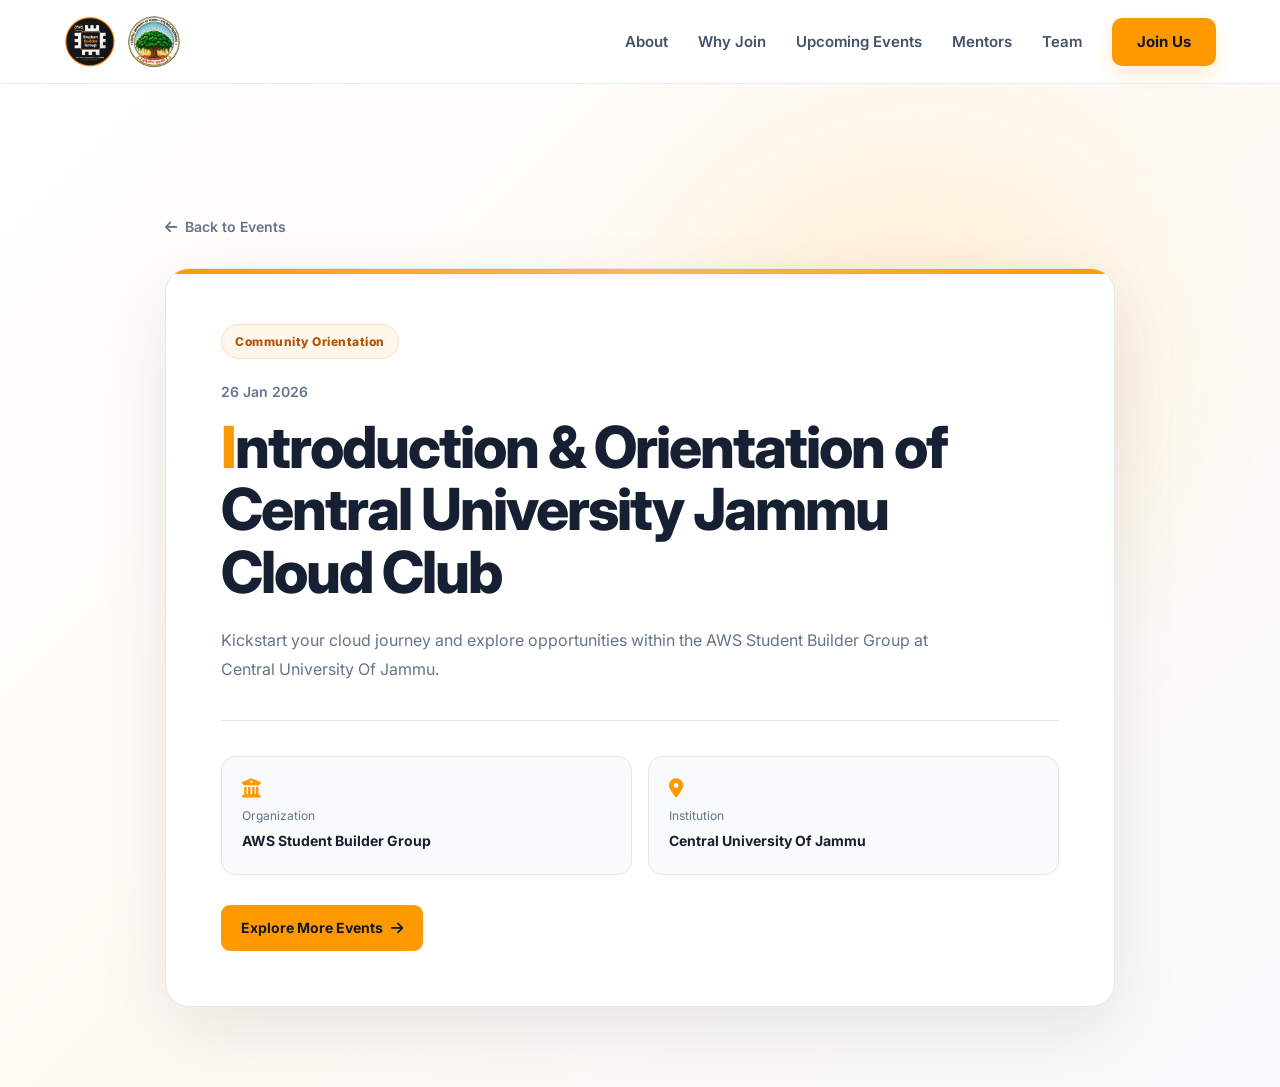
==== event.html @ 2cfe92ac "Initial commit" ====
<!DOCTYPE html>
<html lang="en">

<head>

  <meta charset="UTF-8" />

  <meta
    name="viewport"
    content="width=device-width, initial-scale=1.0"
  />

  <title>
    AWS Student Builder Group | Event
  </title>


  <!-- Google Font -->

  <link
    rel="preconnect"
    href="https://fonts.googleapis.com"
  />

  <link
    rel="preconnect"
    href="https://fonts.gstatic.com"
    crossorigin
  />

  <link
    href="https://fonts.googleapis.com/css2?family=Inter:wght@400;500;600;700;800&display=swap"
    rel="stylesheet"
  />


  <!-- Font Awesome -->

  <link
    rel="stylesheet"
    href="https://cdnjs.cloudflare.com/ajax/libs/font-awesome/6.5.1/css/all.min.css"
  />


  <!-- Main CSS -->

  <link
    rel="stylesheet"
    href="style.css"
  />


  <style>

    /* EVENT PAGE */

    .event-detail-page {
      min-height: 100vh;

      padding:
        130px
        20px
        80px;

      background:
        linear-gradient(
          135deg,
          #ffffff,
          #fffaf3,
          #f8fafc
        );

      position: relative;

      overflow: hidden;
    }


    .event-detail-background {
      position: absolute;

      inset: 0;

      pointer-events: none;
    }


    .event-detail-background::before {
      content: "";

      position: absolute;

      width: 500px;
      height: 500px;

      border-radius: 50%;

      background:
        rgba(255, 153, 0, 0.10);

      filter: blur(80px);

      top: 5%;
      right: 10%;
    }


    .event-detail-container {
      max-width: 950px;

      margin: auto;

      position: relative;

      z-index: 2;
    }


    .event-back {
      display: inline-flex;

      align-items: center;

      gap: 8px;

      margin-bottom: 30px;

      color: #64748b;

      font-size: 14px;

      font-weight: 600;

      transition:
        color 0.25s ease,
        transform 0.25s ease;
    }


    .event-back:hover {
      color: #ff9900;

      transform: translateX(-3px);
    }


    .event-detail-card {
      position: relative;

      background: #ffffff;

      border: 1px solid #e5e7eb;

      border-radius: 24px;

      padding: 55px;

      box-shadow:
        0 25px 70px
        rgba(15, 23, 42, 0.09);

      overflow: hidden;
    }


    .event-detail-card::before {
      content: "";

      position: absolute;

      top: 0;
      left: 0;

      width: 100%;
      height: 5px;

      background:
        linear-gradient(
          90deg,
          #ff9900,
          #ffb84d,
          #ff9900
        );
    }


    .event-detail-category {
      display: inline-flex;

      align-items: center;

      gap: 8px;

      padding:
        7px
        13px;

      border-radius: 999px;

      background:
        rgba(255, 153, 0, 0.08);

      border:
        1px solid
        rgba(255, 153, 0, 0.22);

      color: #b45309;

      font-size: 12px;

      font-weight: 800;

      letter-spacing: 0.5px;
    }


    .event-detail-date {
      margin-top: 22px;

      color: #64748b;

      font-size: 14px;

      font-weight: 600;
    }


    .event-detail-title {
      margin-top: 12px;

      max-width: 800px;

      color: #172033;

      font-size:
        clamp(
          34px,
          5vw,
          58px
        );

      line-height: 1.08;

      letter-spacing: -2px;

      font-weight: 800;
    }


    .event-detail-title::first-letter {
      color: #ff9900;
    }


    .event-detail-description {
      max-width: 750px;

      margin-top: 22px;

      color: #64748b;

      font-size: 16px;

      line-height: 1.85;
    }


    .event-detail-divider {
      width: 100%;

      height: 1px;

      background: #e5e7eb;

      margin:
        35px
        0;
    }


    .event-detail-info {
      display: grid;

      grid-template-columns:
        repeat(2, 1fr);

      gap: 16px;
    }


    .event-info-box {
      padding: 20px;

      border-radius: 14px;

      background: #f8fafc;

      border: 1px solid #e5e7eb;
    }


    .event-info-box i {
      color: #ff9900;

      font-size: 19px;

      margin-bottom: 8px;
    }


    .event-info-box span {
      display: block;

      color: #64748b;

      font-size: 12px;

      margin-bottom: 3px;
    }


    .event-info-box strong {
      color: #172033;

      font-size: 14px;
    }


    .event-home-btn {
      display: inline-flex;

      align-items: center;

      gap: 8px;

      margin-top: 30px;

      padding:
        12px
        20px;

      border-radius: 9px;

      background: #ff9900;

      color: #111827;

      font-size: 14px;

      font-weight: 700;

      transition:
        transform 0.25s ease,
        background 0.25s ease;
    }


    .event-home-btn:hover {
      background: #e68900;

      transform: translateY(-2px);
    }


    @media (max-width: 650px) {

      .event-detail-page {
        padding:
          110px
          15px
          50px;
      }


      .event-detail-card {
        padding: 35px 23px;

        border-radius: 18px;
      }


      .event-detail-title {
        font-size: 36px;

        letter-spacing: -1.5px;
      }


      .event-detail-description {
        font-size: 14px;
      }


      .event-detail-info {
        grid-template-columns: 1fr;
      }

    }

  </style>

</head>


<body>


  <!-- ================= NAVBAR ================= -->

  <nav class="navbar">

    <div class="nav-container">

      <a href="index.html" class="brand">

        <div class="logo-wrapper">

          <img
            src="assets/cloudclublogo.png"
            alt="AWS Student Builder Group Logo"
            class="nav-logo"
          />

          <img
            src="assets/cujlogo.png"
            alt="Central University Of Jammu Logo"
            class="nav-logo"
          />

        </div>

      </a>


      <ul class="nav-links">

        <li>
          <a href="index.html#about">
            About
          </a>
        </li>

        <li>
          <a href="index.html#why-join">
            Why Join
          </a>
        </li>

        <li>
          <a href="index.html#upcoming-events">
            Upcoming Events
          </a>
        </li>

        <li>
          <a href="index.html#mentors">
            Mentors
          </a>
        </li>

        <li>
          <a href="index.html#members">
            Team
          </a>
        </li>

        <li>
          <a
            href="https://www.meetup.com/aws-sbg-at-central-university-of-jammu/?utm_medium"
            class="nav-btn"
            target="_blank"
            rel="noopener noreferrer"
          >
            Join Us
          </a>
        </li>

      </ul>

    </div>

  </nav>


  <!-- ================= EVENT DETAIL ================= -->

  <main class="event-detail-page">

    <div class="event-detail-background"></div>


    <div class="event-detail-container">


      <a
        href="index.html#past-events"
        class="event-back"
      >

        <i class="fa-solid fa-arrow-left"></i>

        Back to Events

      </a>


      <article class="event-detail-card">


        <span
          class="event-detail-category"
          id="eventCategory"
        >

          <i class="fa-brands fa-aws"></i>

          AWS Community Event

        </span>


        <p
          class="event-detail-date"
          id="eventDate"
        >
          Event Date
        </p>


        <h1
          class="event-detail-title"
          id="eventTitle"
        >
          AWS Student Builder Group Event
        </h1>


        <p
          class="event-detail-description"
          id="eventDescription"
        >
          Explore the latest AWS Student Builder Group
          activities, technical sessions and community events.
        </p>


        <div class="event-detail-divider"></div>


        <div class="event-detail-info">


          <div class="event-info-box">

            <i class="fa-solid fa-building-columns"></i>

            <span>
              Organization
            </span>

            <strong>
              AWS Student Builder Group
            </strong>

          </div>


          <div class="event-info-box">

            <i class="fa-solid fa-location-dot"></i>

            <span>
              Institution
            </span>

            <strong>
              Central University Of Jammu
            </strong>

          </div>


        </div>


        <a
          href="index.html#past-events"
          class="event-home-btn"
        >

          Explore More Events

          <i class="fa-solid fa-arrow-right"></i>

        </a>


      </article>

    </div>

  </main>


  <!-- JavaScript -->

  <script src="script.js"></script>

</body>

</html>
---- style.css ----
/* Global Styles */

* {
  margin: 0;
  padding: 0;
  box-sizing: border-box;
}

html {
  scroll-behavior: smooth;
}

body {
  font-family: 'Inter', sans-serif;
  background: #ffffff;
  color: #172033;
  line-height: 1.6;
}

a {
  text-decoration: none;
  color: inherit;
}

ul {
  list-style: none;
}

img {
  max-width: 100%;
  display: block;
}


/* Navbar */

.navbar {
  position: sticky;
  top: 0;
  z-index: 1000;

  width: 100%;
  height: 84px;

  background: rgba(255, 255, 255, 0.96);
  border-bottom: 1px solid #e9edf2;

  backdrop-filter: blur(12px);
}

.nav-container {
  width: min(1480px, 90%);
  height: 100%;
  margin: 0 auto;

  display: flex;
  align-items: center;
  justify-content: space-between;
}


/* Navbar Logos */

.brand {
  display: flex;
  align-items: center;
}

.logo-wrapper {
  display: flex;
  align-items: center;
  gap: 12px;
}

.nav-logo {
  width: 52px;
  height: 52px;
  object-fit: contain;

  border-radius: 50%;
}


/* Navigation Links */

.nav-links {
  display: flex;
  align-items: center;
  gap: 30px;
}

.nav-links li {
  display: flex;
  align-items: center;
}

.nav-links a {
  position: relative;

  font-size: 15px;
  font-weight: 600;
  color: #43516a;

  white-space: nowrap;

  transition:
    color 0.25s ease,
    transform 0.25s ease;
}

.nav-links a:not(.nav-btn)::after {
  content: "";

  position: absolute;
  left: 0;
  bottom: -7px;

  width: 0;
  height: 2px;

  background: #ff9900;

  transition: width 0.25s ease;
}

.nav-links a:not(.nav-btn):hover {
  color: #172033;
}

.nav-links a:not(.nav-btn):hover::after {
  width: 100%;
}


/* Join Button */

.nav-btn {
  display: inline-flex;
  align-items: center;
  justify-content: center;

  min-width: 104px;
  padding: 12px 24px;

  border-radius: 10px;

  background: #ff9900;
  color: #111827 !important;

  font-weight: 700 !important;

  box-shadow:
    0 8px 20px rgba(255, 153, 0, 0.20);

  transition:
    transform 0.25s ease,
    box-shadow 0.25s ease,
    background 0.25s ease;
}

.nav-btn:hover {
  background: #ffad24;

  transform: translateY(-2px);

  box-shadow:
    0 12px 26px rgba(255, 153, 0, 0.28);
}


/* Hamburger Menu */

.hamburger {
  display: none;

  width: 42px;
  height: 42px;

  border: none;
  background: transparent;

  cursor: pointer;

  flex-direction: column;
  justify-content: center;
  align-items: center;

  gap: 5px;
}

.hamburger span {
  width: 23px;
  height: 2px;

  border-radius: 5px;

  background: #172033;

  transition: 0.25s ease;
}


/* Hero Section */

.hero {
  position: relative;

  min-height: calc(100vh - 84px);

  display: flex;
  align-items: center;

  overflow: hidden;

  padding: 30px 0 40px;
}


/* Hero Background */

.hero-background {
  position: absolute;
  inset: 0;

  overflow: hidden;

  pointer-events: none;
  z-index: 0;
}

.hero-grid {
  position: absolute;
  inset: 0;

  background-image:
    linear-gradient(
      rgba(35, 65, 100, 0.045) 1px,
      transparent 1px
    ),
    linear-gradient(
      90deg,
      rgba(35, 65, 100, 0.045) 1px,
      transparent 1px
    );

  background-size: 40px 40px;

  opacity: 0.7;
}

.hero-orb {
  position: absolute;

  border-radius: 50%;

  filter: blur(2px);

  pointer-events: none;
}

.orb-one {
  width: 500px;
  height: 500px;

  top: -240px;
  right: 100px;

  background: radial-gradient(
    circle,
    rgba(255, 153, 0, 0.10),
    rgba(255, 153, 0, 0)
  );
}

.orb-two {
  width: 450px;
  height: 450px;

  bottom: -250px;
  left: -150px;

  background: radial-gradient(
    circle,
    rgba(255, 153, 0, 0.06),
    rgba(255, 153, 0, 0)
  );
}


/* Hero Container */

.hero-container {
  position: relative;
  z-index: 1;

  width: min(1480px, 90%);

  margin: 0 auto;

  display: grid;

  grid-template-columns: 1fr 1fr;

  align-items: center;

  gap: 45px;
}


/* Hero Content */

.hero-content {
  display: flex;
  flex-direction: column;
  justify-content: center;

  padding-left: 5px;
}

.hero-university {
  margin-bottom: 10px;

  font-size: 20px;
  line-height: 1.3;

  font-weight: 600;

  color: #58718f;
}

.hero-content h1 {
  margin-bottom: 16px;

  font-size: clamp(44px, 4vw, 68px);

  line-height: 1;

  letter-spacing: -2.5px;

  font-weight: 800;

  color: #172033;
}

.hero-content h1 span {
  display: block;

  margin-top: 8px;

  color: #ff9900;
}


/* Hero Subtitle */

.hero-subtitle {
  display: flex;
  align-items: center;
  flex-wrap: wrap;

  gap: 10px;

  margin-bottom: 16px;

  font-size: 21px;

  font-weight: 700;

  color: #294664;
}

.hero-subtitle b {
  color: #ff9900;

  font-size: 20px;
}


/* Hero Description */

.hero-description {
  max-width: 640px;

  margin-bottom: 24px;

  font-size: 16px;

  line-height: 1.7;

  color: #58718f;
}


/* Hero Buttons */

.hero-buttons {
  display: flex;
  align-items: center;

  gap: 16px;

  margin-bottom: 26px;
}

.btn {
  display: inline-flex;
  align-items: center;
  justify-content: center;

  gap: 10px;

  min-height: 58px;

  padding: 0 28px;

  border-radius: 11px;

  font-size: 15px;

  font-weight: 700;

  transition:
    transform 0.25s ease,
    box-shadow 0.25s ease,
    background 0.25s ease,
    border-color 0.25s ease;
}


/* Primary Button */

.btn.primary {
  background: #ff9900;

  color: #111827;

  box-shadow:
    0 12px 28px rgba(255, 153, 0, 0.22);
}

.btn.primary:hover {
  background: #ffad24;

  transform: translateY(-3px);

  box-shadow:
    0 16px 34px rgba(255, 153, 0, 0.30);
}

.btn.primary i {
  font-size: 14px;
}


/* Secondary Button */

.btn.secondary {
  background: #ffffff;

  color: #294664;

  border: 1px solid #d9e1ea;
}

.btn.secondary:hover {
  border-color: #ff9900;

  color: #172033;

  transform: translateY(-3px);

  box-shadow:
    0 10px 24px rgba(30, 50, 80, 0.08);
}


/* Hero Mini Information */

.hero-mini-info {
  display: flex;
  align-items: center;
  flex-wrap: wrap;

  gap: 30px;
}

.hero-mini-info > div {
  display: flex;
  align-items: center;

  gap: 9px;

  font-size: 14px;

  font-weight: 600;

  color: #4d6682;
}

.hero-mini-info i {
  color: #ff9900;

  font-size: 17px;
}


/* Hero Logo */

.hero-logo-area {
  position: relative;

  width: 100%;
  min-height: 440px;

  display: flex;
  align-items: center;
  justify-content: center;
}

.hero-logo {
  position: relative;
  z-index: 2;

  width: min(420px, 88%);

  height: auto;

  object-fit: contain;

  border-radius: 50%;

  filter:
    drop-shadow(0 25px 30px rgba(15, 23, 42, 0.14));

  transition:
    transform 0.35s ease,
    filter 0.35s ease;
}

.hero-logo:hover {
  transform: scale(1.015);

  filter:
    drop-shadow(0 30px 38px rgba(15, 23, 42, 0.18));
}


/* General Sections */

.section {
  position: relative;

  padding: 110px 0;
}

.section-container {
  width: min(1200px, 90%);

  margin: 0 auto;
}

.light-section {
  background: #f8fafc;
}

.about-section,
.events-section {
  background: #ffffff;
}


/* Section Headings */

.section-heading {
  margin-bottom: 55px;
}

.section-heading.centered {
  max-width: 760px;

  margin-left: auto;
  margin-right: auto;

  text-align: center;
}

.section-label {
  display: inline-block;

  margin-bottom: 14px;

  font-size: 12px;

  font-weight: 800;

  letter-spacing: 1.5px;

  color: #ff9900;
}

.section-heading h2 {
  margin-bottom: 16px;

  font-size: clamp(34px, 4vw, 52px);

  line-height: 1.1;

  letter-spacing: -1.5px;

  color: #172033;
}

.section-heading h2 span {
  color: #ff9900;
}

.section-heading p {
  color: #64748b;

  font-size: 16px;

  line-height: 1.8;
}


/* About Section */

.about-grid {
  display: grid;

  grid-template-columns: 1.5fr 1fr;

  gap: 70px;

  align-items: center;
}

.about-text p {
  margin-bottom: 20px;

  color: #5b6b7e;

  font-size: 16px;

  line-height: 1.9;
}

.about-highlight {
  padding: 40px;

  border-radius: 20px;

  background: #f8fafc;

  border: 1px solid #e5eaf0;

  box-shadow:
    0 18px 45px rgba(20, 40, 70, 0.06);
}

.highlight-icon {
  width: 56px;
  height: 56px;

  display: flex;
  align-items: center;
  justify-content: center;

  margin-bottom: 22px;

  border-radius: 14px;

  background: #fff3df;

  color: #ff9900;

  font-size: 25px;
}

.about-highlight h3 {
  margin-bottom: 10px;

  font-size: 24px;

  color: #172033;
}

.about-highlight p {
  color: #66768a;

  line-height: 1.7;
}


/* Feature Cards */

.feature-grid {
  display: grid;

  grid-template-columns: repeat(3, 1fr);

  gap: 22px;
}

.feature-card {
  padding: 32px;

  background: #ffffff;

  border: 1px solid #e5eaf0;

  border-radius: 18px;

  box-shadow:
    0 12px 30px rgba(20, 40, 70, 0.04);

  transition:
    transform 0.25s ease,
    box-shadow 0.25s ease,
    border-color 0.25s ease;
}

.feature-card:hover {
  transform: translateY(-6px);

  border-color: rgba(255, 153, 0, 0.45);

  box-shadow:
    0 20px 42px rgba(20, 40, 70, 0.09);
}

.feature-icon {
  width: 52px;
  height: 52px;

  display: flex;
  align-items: center;
  justify-content: center;

  margin-bottom: 20px;

  border-radius: 13px;

  background: #fff3df;

  color: #ff9900;

  font-size: 21px;
}

.feature-card h3 {
  margin-bottom: 10px;

  color: #172033;

  font-size: 20px;
}

.feature-card p {
  color: #68788c;

  font-size: 14px;

  line-height: 1.75;
}


/* ===================================================
   UPCOMING EVENTS
=================================================== */

.upcoming-section {
  background:
    radial-gradient(
      circle at 15% 15%,
      rgba(255, 153, 0, 0.06),
      transparent 45%
    ),
    #ffffff;
}

.upcoming-grid {
  display: grid;

  grid-template-columns: repeat(3, 1fr);

  gap: 26px;
}

.upcoming-card {
  position: relative;

  display: flex;
  flex-direction: column;

  padding: 34px 30px 30px;

  background: #ffffff;

  border: 1px solid #e5eaf0;

  border-radius: 20px;

  box-shadow:
    0 16px 36px rgba(20, 40, 70, 0.06);

  transition:
    transform 0.25s ease,
    box-shadow 0.25s ease,
    border-color 0.25s ease;
}

.upcoming-card:hover {
  transform: translateY(-6px);

  border-color: rgba(255, 153, 0, 0.5);

  box-shadow:
    0 22px 48px rgba(20, 40, 70, 0.11);
}

.upcoming-badge {
  position: absolute;

  top: 24px;
  right: 24px;

  padding: 6px 12px;

  border-radius: 999px;

  background: rgba(255, 153, 0, 0.1);

  border: 1px solid rgba(255, 153, 0, 0.3);

  color: #b45309;

  font-size: 11px;

  font-weight: 800;

  letter-spacing: 0.4px;
}

.upcoming-icon {
  width: 54px;
  height: 54px;

  display: flex;
  align-items: center;
  justify-content: center;

  margin-bottom: 22px;

  border-radius: 14px;

  background: #172033;

  color: #ff9900;

  font-size: 22px;
}

.upcoming-card h3 {
  margin-bottom: 14px;

  padding-right: 70px;

  font-size: 21px;

  line-height: 1.3;

  color: #172033;
}

.upcoming-card p {
  color: #5b6b7e;

  font-size: 14.5px;

  line-height: 1.8;

  margin-bottom: 22px;
}

.upcoming-meta {
  display: flex;
  flex-direction: column;

  gap: 10px;

  margin-top: auto;

  padding-top: 20px;

  border-top: 1px solid #eef1f5;
}

.upcoming-meta li {
  display: flex;
  align-items: center;

  gap: 10px;

  font-size: 13px;

  font-weight: 600;

  color: #43516a;
}

.upcoming-meta i {
  color: #ff9900;

  font-size: 14px;

  width: 16px;

  text-align: center;
}

.upcoming-card .event-link {
  margin-top: 18px;
}

.upcoming-card:hover .event-link i {
  transform: translateX(4px);
}


/* ===================================================
   MENTORS
=================================================== */

.mentor-grid {
  display: grid;

  grid-template-columns: repeat(2, 1fr);

  gap: 30px;
}

.mentor-card {
  display: flex;

  gap: 26px;

  padding: 34px;

  background: #ffffff;

  border: 1px solid #e5eaf0;

  border-radius: 20px;

  box-shadow:
    0 16px 36px rgba(20, 40, 70, 0.05);

  transition:
    transform 0.25s ease,
    box-shadow 0.25s ease,
    border-color 0.25s ease;
}

.mentor-card:hover {
  transform: translateY(-5px);

  border-color: rgba(255, 153, 0, 0.4);

  box-shadow:
    0 22px 44px rgba(20, 40, 70, 0.09);
}

.mentor-photo {
  flex-shrink: 0;

  width: 128px;
  height: 128px;

  overflow: hidden;

  border-radius: 18px;

  background: #f1f5f9;

  border: 3px solid #ffffff;

  box-shadow:
    0 10px 22px rgba(20, 40, 70, 0.12);
}

.mentor-photo img {
  width: 100%;
  height: 100%;

  object-fit: cover;
  object-position: center 15%;
}

.mentor-info h3 {
  margin-bottom: 4px;

  font-size: 19px;

  color: #172033;
}

.mentor-title {
  margin-bottom: 14px;

  color: #ff9900;

  font-size: 13px;

  font-weight: 700;

  line-height: 1.5;
}

.mentor-about {
  color: #5b6b7e;

  font-size: 13.5px;

  line-height: 1.8;
}


/* Events */

.events-grid {
  display: grid;

  grid-template-columns: repeat(3, 1fr);

  gap: 22px;
}

.event-card {
  display: flex;
  flex-direction: column;

  min-height: 310px;

  padding: 30px;

  border-radius: 18px;

  background: #ffffff;

  border: 1px solid #e4e9ef;

  box-shadow:
    0 12px 30px rgba(20, 40, 70, 0.045);

  transition:
    transform 0.25s ease,
    box-shadow 0.25s ease,
    border-color 0.25s ease;
}

.event-card:hover {
  transform: translateY(-6px);

  border-color: rgba(255, 153, 0, 0.45);

  box-shadow:
    0 20px 42px rgba(20, 40, 70, 0.09);
}

.event-card-top {
  display: flex;
  align-items: center;
  justify-content: space-between;

  margin-bottom: 28px;
}

.event-number {
  font-size: 13px;

  font-weight: 800;

  color: #ff9900;
}

.event-date {
  font-size: 12px;

  font-weight: 600;

  color: #718096;
}

.event-card h3 {
  margin-bottom: 14px;

  font-size: 21px;

  line-height: 1.35;

  color: #172033;
}

.event-card p {
  color: #68788c;

  font-size: 14px;

  line-height: 1.75;

  margin-bottom: 24px;
}

.event-link {
  display: inline-flex;
  align-items: center;

  gap: 8px;

  margin-top: auto;

  font-size: 14px;

  font-weight: 700;

  color: #ff9900;
}

.event-link i {
  transition: transform 0.2s ease;
}

.event-card:hover .event-link i {
  transform: translateX(4px);
}


/* Current Team */

.team-grid {
  display: grid;

  grid-template-columns: repeat(3, 1fr);

  gap: 24px;
}

.team-card {
  padding: 20px;

  text-align: center;

  background: #ffffff;

  border: 1px solid #e5eaf0;

  border-radius: 18px;

  box-shadow:
    0 12px 30px rgba(20, 40, 70, 0.04);

  transition:
    transform 0.25s ease,
    box-shadow 0.25s ease;
}

.team-card:hover {
  transform: translateY(-5px);

  box-shadow:
    0 18px 38px rgba(20, 40, 70, 0.08);
}

.team-photo {
  width: 150px;
  height: 150px;

  margin: 0 auto 18px;

  overflow: hidden;

  border-radius: 50%;

  background: #f1f5f9;

  border: 4px solid #ffffff;

  box-shadow:
    0 10px 25px rgba(20, 40, 70, 0.12);
}

.team-photo img {
  width: 100%;
  height: 100%;

  object-fit: cover;
  object-position: center 15%;
}

.team-card h3 {
  margin-bottom: 5px;

  font-size: 18px;

  color: #172033;
}

.team-card p {
  font-size: 14px;

  color: #ff9900;

  font-weight: 700;
}


/* New Core Team */

.new-core-team {
  margin-top: 90px;

  padding-top: 65px;

  border-top: 1px solid #e5eaf0;
}

.new-core-team-heading {
  margin-bottom: 35px;

  text-align: center;
}

.new-core-team-heading h3 {
  margin-bottom: 8px;

  font-size: 30px;

  color: #172033;
}

.new-core-team-heading p {
  color: #68788c;
}

.new-core-team-grid {
  display: grid;

  grid-template-columns: repeat(4, 1fr);

  gap: 20px;
}

.new-core-team-card {
  padding: 28px 20px;

  text-align: center;

  background: #ffffff;

  border: 1px solid #e5eaf0;

  border-radius: 18px;

  transition:
    transform 0.25s ease,
    border-color 0.25s ease,
    box-shadow 0.25s ease;
}

.new-core-team-card:hover {
  transform: translateY(-6px);

  border-color: rgba(255, 153, 0, 0.5);

  box-shadow:
    0 18px 38px rgba(20, 40, 70, 0.08);
}


/* New Core Team Photos */

.new-core-photo {
  width: 120px;
  height: 120px;

  margin: 0 auto 18px;

  overflow: hidden;

  border-radius: 50%;

  background: #f1f5f9;

  border: 4px solid #ffffff;

  box-shadow:
    0 10px 25px rgba(20, 40, 70, 0.12);
}

.new-core-photo img {
  width: 100%;
  height: 100%;

  object-fit: cover;
  object-position: center 15%;

  display: block;
}

.new-core-team-card h4 {
  margin-bottom: 5px;

  color: #172033;

  font-size: 17px;
}

.new-core-team-card p {
  color: #ff9900;

  font-size: 13px;

  font-weight: 700;
}

/* WhatsApp Community */
/* A contained card - not a full-width bare strip - with a
   soft orange glow tucked behind its top-left edge, and a
   scannable QR code alongside the join button. */

.whatsapp-section {
  position: relative;

  width: 100%;

  padding: 80px 20px;

  display: flex;
  justify-content: center;

  background: #ffffff;
}

.whatsapp-card {
  position: relative;

  display: flex;
  align-items: center;

  gap: 40px;

  width: fit-content;

  max-width: 760px;

  margin: 0 auto;

  padding: 42px 48px;

  border-radius: 26px;

  background: #ffffff;

  border: 1px solid #f0e4d2;

  box-shadow:
    -18px -14px 46px rgba(255, 153, 0, 0.14),
    0 18px 40px rgba(20, 40, 70, 0.06);

  overflow: hidden;
}

.whatsapp-card::before {
  content: "";

  position: absolute;

  top: -80px;
  left: -80px;

  width: 220px;
  height: 220px;

  border-radius: 50%;

  background:
    radial-gradient(
      circle,
      rgba(255, 153, 0, 0.28),
      rgba(255, 153, 0, 0)
    );

  filter: blur(10px);

  pointer-events: none;
}

.whatsapp-info {
  position: relative;
  z-index: 1;

  display: flex;
  flex-direction: column;

  align-items: flex-start;

  max-width: 320px;
}

.whatsapp-kicker {
  display: inline-flex;
  align-items: center;

  gap: 8px;

  margin-bottom: 14px;

  padding: 6px 14px;

  border-radius: 999px;

  background: rgba(37, 211, 102, 0.1);

  border: 1px solid rgba(37, 211, 102, 0.25);

  color: #1f9c53;

  font-size: 12px;

  font-weight: 800;

  letter-spacing: 0.4px;
}

.whatsapp-kicker i {
  font-size: 14px;
}

.whatsapp-heading {
  margin-bottom: 10px;

  font-size: 22px;

  font-weight: 800;

  color: #172033;
}

.whatsapp-text {
  margin: 0 0 22px;

  font-family: 'Inter', sans-serif;

  font-size: 14.5px;
  font-weight: 500;

  line-height: 1.7;

  color: #5b6b7e;
}

.whatsapp-btn {
  position: relative;
  z-index: 1;

  display: inline-flex;

  align-items: center;
  justify-content: center;

  gap: 10px;

  width: max-content;

  padding: 15px 28px;

  border: none;

  border-radius: 50px;

  background: #25d366;

  color: #ffffff;

  font-family: 'Inter', sans-serif;

  font-size: 15px;
  font-weight: 700;

  white-space: nowrap;

  box-shadow:
    0 10px 25px rgba(37, 211, 102, 0.22);

  transition:
    transform 0.25s ease,
    box-shadow 0.25s ease,
    background 0.25s ease;
}

.whatsapp-btn:hover {
  background: #20bd5a;

  transform: translateY(-3px);

  box-shadow:
    0 14px 30px rgba(37, 211, 102, 0.28);
}

.whatsapp-btn i {
  font-size: 19px;
}

.whatsapp-divider {
  position: relative;
  z-index: 1;

  align-self: stretch;

  width: 1px;

  background: #eef1f5;
}

.whatsapp-qr-block {
  position: relative;
  z-index: 1;

  display: flex;
  flex-direction: column;

  align-items: center;

  gap: 10px;

  flex-shrink: 0;
}

.whatsapp-qr-frame {
  width: 148px;
  height: 148px;

  padding: 10px;

  display: flex;
  align-items: center;
  justify-content: center;

  border-radius: 16px;

  background: #ffffff;

  border: 1px solid #eef1f5;

  box-shadow:
    0 10px 22px rgba(20, 40, 70, 0.08);
}

.whatsapp-qr-frame img {
  width: 100%;
  height: 100%;

  object-fit: contain;
}

.whatsapp-qr-label {
  font-size: 12px;

  font-weight: 700;

  color: #7f8da0;

  text-align: center;
}


/* WhatsApp Mobile */

@media (max-width: 700px) {

  .whatsapp-card {
    flex-direction: column;

    text-align: center;

    gap: 26px;

    max-width: 100%;
  }

  .whatsapp-info {
    align-items: center;

    max-width: 100%;
  }

  .whatsapp-divider {
    width: 100%;
    height: 1px;
  }
}

@media (max-width: 500px) {

  .whatsapp-section {
    padding: 50px 16px;
  }

  .whatsapp-card {
    padding: 34px 24px;
  }

  .whatsapp-heading {
    font-size: 19px;
  }

  .whatsapp-text {
    font-size: 14px;
  }

  .whatsapp-btn {
    width: 100%;

    padding: 15px 20px;

    font-size: 15px;
  }

  .whatsapp-btn i {
    font-size: 18px;
  }

  .whatsapp-qr-frame {
    width: 130px;
    height: 130px;
  }
}



/* Footer */

.footer {
  padding: 70px 0 35px;

  background: #f1f5f9;

  color: #111827;
}

.footer-content {
  width: min(1200px, 90%);

  margin: 0 auto;

  text-align: center;
}

.footer-brand {
  display: flex;
  align-items: center;
  justify-content: center;

  gap: 15px;

  margin-bottom: 22px;
}

.footer-brand img {
  width: 62px;
  height: 62px;

  object-fit: contain;

  border-radius: 50%;
}

.footer-brand h3 {
  margin-bottom: 2px;

  font-size: 18px;
}

.footer-brand p {
  color: #9aa8ba;

  font-size: 13px;
}

.footer-description {
  max-width: 580px;

  margin: 0 auto 28px;

  color: #9aa8ba;

  font-size: 14px;

  line-height: 1.7;
}


/* Social Links */

.social-links {
  display: flex;
  align-items: center;
  justify-content: center;

  gap: 30px;

  margin-bottom: 35px;
}

.social-wrapper {
  display: flex;
  flex-direction: column;
  align-items: center;

  gap: 7px;
}

.social-icon {
  width: 42px;
  height: 42px;

  display: flex;
  align-items: center;
  justify-content: center;

  border-radius: 50%;

  background: #1c2738;

  color: #ffffff;

  transition:
    transform 0.25s ease,
    background 0.25s ease;
}

.social-icon:hover {
  background: #ff9900;

  color: #111827;

  transform: translateY(-3px);
}

.social-label {
  font-size: 11px;

  color: #7f8da0;
}

.footer-line {
  width: 100%;

  height: 1px;

  margin-bottom: 24px;

  background: #263244;
}

.footer-note {
  color: #68778b;

  font-size: 12px;
}


/* Tablet */

@media (max-width: 1100px) {

  .nav-container {
    width: 92%;
  }

  .hero-container {
    width: 92%;

    gap: 20px;
  }

  .hero-content h1 {
    font-size: clamp(40px, 5vw, 60px);
  }

  .hero-logo-area {
    min-height: 380px;
  }

  .hero-logo {
    width: min(360px, 80%);
  }

  .feature-grid {
    grid-template-columns: repeat(2, 1fr);
  }

  .upcoming-grid {
    grid-template-columns: repeat(2, 1fr);
  }

  .events-grid {
    grid-template-columns: repeat(2, 1fr);
  }

  .team-grid {
    grid-template-columns: repeat(2, 1fr);
  }

  .new-core-team-grid {
    grid-template-columns: repeat(2, 1fr);
  }
}


/* Mobile */

@media (max-width: 850px) {

  .navbar {
    height: 72px;
  }

  .nav-container {
    width: calc(100% - 40px);
  }

  .nav-logo {
    width: 45px;
    height: 45px;
  }

  .hamburger {
    display: flex;
  }

  .nav-links {
    position: absolute;

    top: 72px;
    left: 0;

    width: 100%;

    display: none;

    flex-direction: column;
    align-items: center;

    gap: 20px;

    padding: 25px 20px;

    background: #ffffff;

    border-bottom: 1px solid #e5eaf0;

    box-shadow:
      0 15px 25px rgba(20, 40, 70, 0.08);
  }

  .nav-links.show {
    display: flex;
  }

  .nav-btn {
    margin-top: 5px;
  }


  /* Mobile Hero */

  .hero {
    min-height: auto;

    padding: 50px 0 75px;
  }

  .hero-container {
    width: calc(100% - 40px);

    display: flex;
    flex-direction: column;

    gap: 40px;

    text-align: center;
  }

  .hero-logo-area {
    order: -1;

    width: 100%;

    min-height: auto;

    height: auto;

    padding: 0;
  }

  .hero-logo {
    width: min(430px, 88vw);
  }

  .hero-content {
    align-items: center;

    padding-left: 0;
  }

  .hero-university {
    font-size: 18px;
  }

  .hero-content h1 {
    font-size: clamp(44px, 12vw, 62px);

    letter-spacing: -2px;
  }

  .hero-subtitle {
    justify-content: center;

    font-size: 20px;
  }

  .hero-description {
    max-width: 650px;

    font-size: 15px;

    line-height: 1.75;
  }

  .hero-buttons {
    justify-content: center;

    flex-wrap: wrap;
  }

  .hero-mini-info {
    justify-content: center;

    gap: 20px;
  }


  /* Sections */

  .section {
    padding: 80px 0;
  }

  .section-container {
    width: calc(100% - 40px);
  }

  .section-heading {
    margin-bottom: 40px;
  }

  .about-grid {
    grid-template-columns: 1fr;

    gap: 35px;
  }

  .feature-grid,
  .events-grid,
  .upcoming-grid {
    grid-template-columns: 1fr;
  }

  .mentor-grid {
    grid-template-columns: 1fr;
  }

  .mentor-card {
    flex-direction: column;

    align-items: center;

    text-align: center;
  }

  .mentor-photo {
    width: 140px;
    height: 140px;
  }

  .team-grid {
    grid-template-columns: repeat(2, 1fr);
  }

  .new-core-team-grid {
    grid-template-columns: repeat(2, 1fr);
  }
}


/* Small Mobile */

@media (max-width: 500px) {

  .navbar {
    height: 68px;
  }

  .nav-links {
    top: 68px;
  }

  .nav-logo {
    width: 42px;
    height: 42px;
  }


  /* Small Mobile Hero */

  .hero {
    padding: 40px 0 65px;
  }

  .hero-container {
    width: calc(100% - 32px);

    gap: 35px;
  }

  .hero-logo {
    width: min(340px, 88vw);
  }

  .hero-university {
    font-size: 16px;

    margin-bottom: 10px;
  }

  .hero-content h1 {
    font-size: 43px;

    letter-spacing: -1.8px;

    margin-bottom: 16px;
  }

  .hero-subtitle {
    font-size: 17px;

    gap: 7px;
  }

  .hero-subtitle b {
    font-size: 15px;
  }

  .hero-description {
    font-size: 14px;

    line-height: 1.7;

    margin-bottom: 24px;
  }

  .hero-buttons {
    width: 100%;

    flex-direction: column;

    gap: 12px;
  }

  .btn {
    width: 100%;

    min-height: 54px;
  }

  .hero-mini-info {
    width: 100%;

    flex-direction: column;

    gap: 13px;
  }


  /* Small Mobile Sections */

  .section {
    padding: 65px 0;
  }

  .section-container {
    width: calc(100% - 32px);
  }

  .section-heading h2 {
    font-size: 32px;
  }

  .section-heading p {
    font-size: 14px;
  }

  .about-highlight {
    padding: 28px;
  }

  .feature-card {
    padding: 26px;
  }

  .upcoming-card {
    padding: 28px 22px 24px;
  }

  .event-card {
    min-height: 280px;

    padding: 26px;
  }

  .mentor-card {
    padding: 26px;
  }

  .team-grid {
    grid-template-columns: 1fr;
  }

  .new-core-team-grid {
    grid-template-columns: 1fr;
  }

  .team-photo {
    width: 135px;
    height: 135px;
  }

  .new-core-photo {
    width: 130px;
    height: 130px;
  }

  .social-links {
    gap: 20px;
  }
}
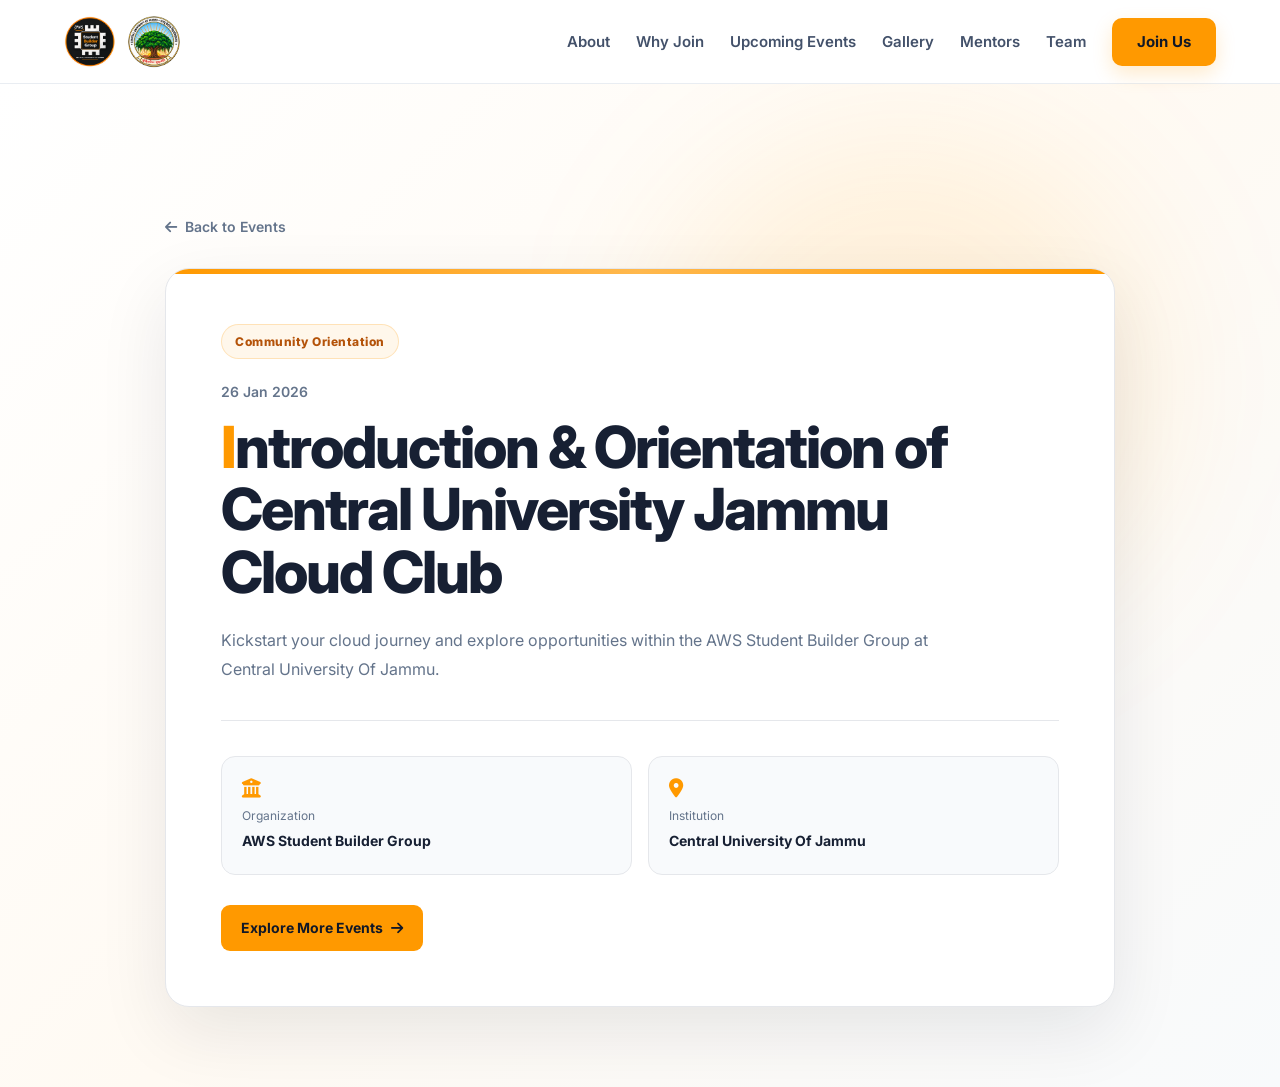
==== commit 22fd0a20: "update events" ====
--- a/event.html
+++ b/event.html
@@ -52,7 +52,9 @@
 
   <style>
 
-    /* EVENT PAGE */
+    /* =====================================================
+       EVENT PAGE
+    ===================================================== */
 
     .event-detail-page {
       min-height: 100vh;
@@ -453,6 +455,12 @@
         </li>
 
         <li>
+          <a href="index.html#gallery">
+            Gallery
+          </a>
+        </li>
+
+        <li>
           <a href="index.html#mentors">
             Mentors
           </a>
@@ -466,7 +474,7 @@
 
         <li>
           <a
-            href="https://www.meetup.com/aws-sbg-at-central-university-of-jammu/?utm_medium"
+            href="https://docs.google.com/forms/d/e/1FAIpQLSeznmsPY1hC2-PQA3TxwmXsLkwdqHZYRRmwQ_2ZQ0L9bo4ULA/viewform"
             class="nav-btn"
             target="_blank"
             rel="noopener noreferrer"
--- a/style.css
+++ b/style.css
@@ -86,7 +86,7 @@
 .nav-links {
   display: flex;
   align-items: center;
-  gap: 30px;
+  gap: 26px;
 }
 
 .nav-links li {
@@ -545,6 +545,122 @@
 }
 
 
+/* ===================================================
+   STATS BAR
+=================================================== */
+
+.stats-section {
+  position: relative;
+
+  background: #172033;
+
+  padding: 40px 0;
+}
+
+.stats-container {
+  display: flex;
+  align-items: center;
+  justify-content: center;
+
+  flex-wrap: wrap;
+
+  gap: 0;
+}
+
+.stat-item {
+  display: flex;
+  flex-direction: column;
+  align-items: center;
+
+  padding: 10px 46px;
+}
+
+.stat-number {
+  display: inline-flex;
+  align-items: baseline;
+
+  font-size: clamp(30px, 3.4vw, 42px);
+
+  font-weight: 800;
+
+  letter-spacing: -1px;
+
+  color: #ffffff;
+}
+
+.stat-number::after {
+  content: attr(data-suffix);
+
+  margin-left: 2px;
+
+  color: #ff9900;
+}
+
+.stat-label {
+  margin-top: 6px;
+
+  font-size: 13px;
+
+  font-weight: 600;
+
+  letter-spacing: 0.3px;
+
+  color: #9fb0c7;
+}
+
+.stat-divider {
+  width: 1px;
+  height: 44px;
+
+  background: rgba(255, 255, 255, 0.12);
+}
+
+
+/* ===================================================
+   MISSION / SCROLL REVEAL TEXT
+=================================================== */
+
+.mission-section {
+  padding: 90px 0;
+
+  background: #ffffff;
+}
+
+.mission-section .section-container {
+  max-width: 900px;
+}
+
+.mission-section .section-label {
+  display: block;
+
+  margin-bottom: 22px;
+}
+
+.reveal-text {
+  font-size: clamp(22px, 3vw, 34px);
+
+  line-height: 1.55;
+
+  letter-spacing: -0.5px;
+
+  font-weight: 700;
+}
+
+.reveal-word {
+  color: #dfe4ea;
+
+  transition: color 0.35s ease;
+}
+
+.reveal-word.is-active {
+  color: #172033;
+}
+
+.reveal-word.is-accent {
+  color: #ff9900;
+}
+
+
 /* General Sections */
 
 .section {
@@ -620,6 +736,18 @@
   font-size: 16px;
 
   line-height: 1.8;
+}
+
+.section-heading p code {
+  padding: 2px 6px;
+
+  border-radius: 5px;
+
+  background: #eef1f5;
+
+  color: #172033;
+
+  font-size: 13px;
 }
 
 
@@ -1136,6 +1264,192 @@
 }
 
 
+/* ===================================================
+   EVENT GALLERY — FULL WIDTH SLIDER
+=================================================== */
+
+.slider {
+  position: relative;
+
+  width: 100%;
+
+  aspect-ratio: 16 / 8;
+
+  overflow: hidden;
+
+  border-radius: 20px;
+
+  background: #172033;
+
+  box-shadow:
+    0 20px 50px rgba(20, 40, 70, 0.12);
+}
+
+.slider-track {
+  display: flex;
+
+  width: 100%;
+  height: 100%;
+
+  transition: transform 0.5s cubic-bezier(0.65, 0, 0.35, 1);
+}
+
+.slide {
+  position: relative;
+
+  flex: 0 0 100%;
+
+  width: 100%;
+  height: 100%;
+}
+
+.slide img {
+  width: 100%;
+  height: 100%;
+
+  object-fit: cover;
+}
+
+
+/* Arrows */
+
+.slider-arrow {
+  position: absolute;
+
+  top: 50%;
+
+  transform: translateY(-50%);
+
+  width: 52px;
+  height: 52px;
+
+  display: flex;
+  align-items: center;
+  justify-content: center;
+
+  border: none;
+
+  border-radius: 50%;
+
+  background: rgba(255, 255, 255, 0.92);
+
+  color: #172033;
+
+  font-size: 18px;
+
+  cursor: pointer;
+
+  box-shadow:
+    0 10px 26px rgba(0, 0, 0, 0.22);
+
+  transition:
+    background 0.25s ease,
+    transform 0.25s ease;
+
+  z-index: 3;
+}
+
+.slider-arrow:hover {
+  background: #ff9900;
+
+  color: #111827;
+
+  transform: translateY(-50%) scale(1.06);
+}
+
+.slider-arrow.prev {
+  left: 22px;
+}
+
+.slider-arrow.next {
+  right: 22px;
+}
+
+
+/* Dots */
+
+.slider-dots {
+  position: absolute;
+
+  left: 0;
+  right: 0;
+  bottom: 18px;
+
+  display: flex;
+  align-items: center;
+  justify-content: center;
+
+  gap: 9px;
+
+  z-index: 3;
+}
+
+.slider-dot {
+  width: 8px;
+  height: 8px;
+
+  border-radius: 50%;
+
+  background: rgba(255, 255, 255, 0.45);
+
+  border: none;
+
+  cursor: pointer;
+
+  transition:
+    background 0.25s ease,
+    width 0.25s ease;
+}
+
+.slider-dot.active {
+  width: 22px;
+
+  border-radius: 5px;
+
+  background: #ff9900;
+}
+
+
+/* Mobile */
+
+@media (max-width: 850px) {
+
+  .slider {
+    aspect-ratio: 4 / 5;
+
+    border-radius: 16px;
+  }
+
+  .slider-arrow {
+    width: 42px;
+    height: 42px;
+
+    font-size: 15px;
+  }
+
+  .slider-arrow.prev {
+    left: 12px;
+  }
+
+  .slider-arrow.next {
+    right: 12px;
+  }
+
+  .slide-caption {
+    padding: 45px 20px 20px;
+
+    font-size: 15px;
+  }
+}
+
+@media (max-width: 500px) {
+
+  .slider {
+    aspect-ratio: 3 / 4;
+  }
+}
+
+
 /* Current Team */
 
 .team-grid {
@@ -1773,6 +2087,13 @@
 
 /* Tablet */
 
+@media (max-width: 1250px) {
+
+  .nav-links {
+    gap: 18px;
+  }
+}
+
 @media (max-width: 1100px) {
 
   .nav-container {
@@ -1815,6 +2136,14 @@
 
   .new-core-team-grid {
     grid-template-columns: repeat(2, 1fr);
+  }
+
+  .gallery-grid {
+    grid-template-columns: repeat(3, 1fr);
+  }
+
+  .stat-item {
+    padding: 10px 26px;
   }
 }
 
@@ -2002,6 +2331,18 @@
   .new-core-team-grid {
     grid-template-columns: repeat(2, 1fr);
   }
+
+  .gallery-grid {
+    grid-template-columns: repeat(2, 1fr);
+  }
+
+  .stat-item {
+    padding: 8px 22px;
+  }
+
+  .stat-number {
+    font-size: 28px;
+  }
 }
 
 
@@ -2155,4 +2496,20 @@
   .social-links {
     gap: 20px;
   }
+
+  .gallery-grid {
+    grid-template-columns: repeat(2, 1fr);
+
+    gap: 10px;
+  }
+
+  .stat-divider {
+    display: none;
+  }
+
+  .stat-item {
+    width: 50%;
+
+    padding: 12px 10px;
+  }
 }
